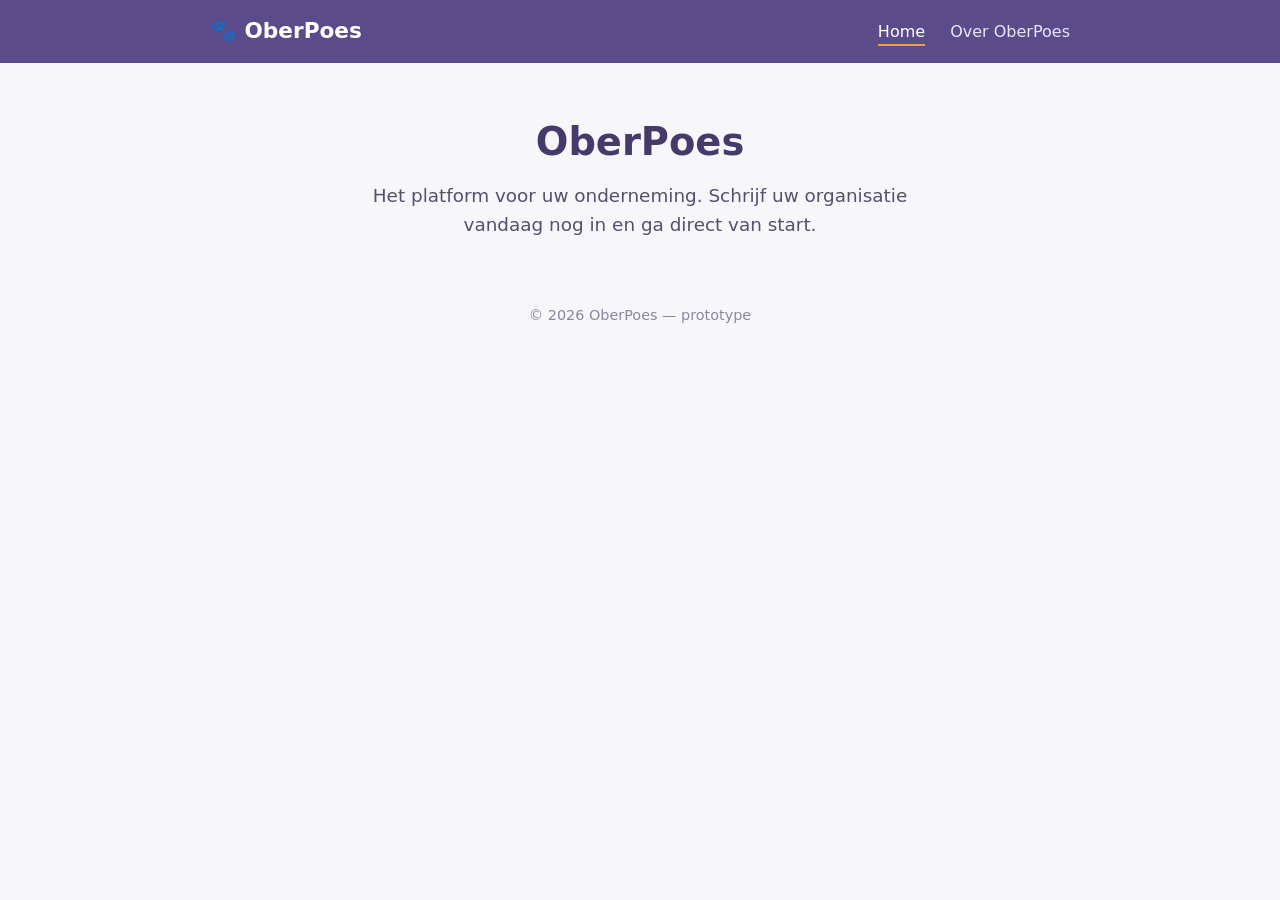
==== index.html @ 10aa8d8b "feat: fundament met huisstijl, landingpage-skelet en Over-pagina Co-Authored-By: Claude Fable 5 <nor" ====
<!DOCTYPE html>
<html lang="nl">
<head>
  <meta charset="utf-8">
  <meta name="viewport" content="width=device-width, initial-scale=1">
  <title>OberPoes — het platform voor uw onderneming</title>
  <link rel="stylesheet" href="css/style.css">
</head>
<body>
  <header class="site-header">
    <div class="container header-inner">
      <a class="logo" href="index.html">🐾 OberPoes</a>
      <nav>
        <a href="index.html" class="actief">Home</a>
        <a href="over.html">Over OberPoes</a>
      </nav>
    </div>
  </header>
  <main class="container">
    <section class="hero">
      <h1>OberPoes</h1>
      <p>Het platform voor uw onderneming. Schrijf uw organisatie vandaag nog in en ga direct van start.</p>
    </section>
    <section id="inschrijf-sectie"></section>
  </main>
  <footer class="site-footer">© 2026 OberPoes — prototype</footer>
</body>
</html>
---- css/style.css ----
:root {
  --paars: #5b4b8a;
  --paars-donker: #453a69;
  --accent: #e8a33d;
  --bg: #f7f6fb;
  --tekst: #2b2b33;
  --rand: #ddd9ea;
  --rood: #c0392b;
  --groen: #1e8e4e;
  --blauw: #2471a3;
  --grijs: #7f8c8d;
}
* { box-sizing: border-box; }
body {
  margin: 0;
  font-family: system-ui, -apple-system, "Segoe UI", sans-serif;
  background: var(--bg);
  color: var(--tekst);
  line-height: 1.6;
}
.container { max-width: 900px; margin: 0 auto; padding: 0 1.25rem; }

/* Header en menu */
.site-header { background: var(--paars); color: #fff; }
.header-inner { display: flex; align-items: center; justify-content: space-between; padding: 0.9rem 1.25rem; }
.logo { color: #fff; text-decoration: none; font-size: 1.35rem; font-weight: 700; }
.site-header nav a {
  color: #e9e5f7; text-decoration: none; margin-left: 1.25rem; padding-bottom: 3px;
}
.site-header nav a.actief, .site-header nav a:hover { color: #fff; border-bottom: 2px solid var(--accent); }

/* Hero */
.hero { text-align: center; padding: 3rem 0 2rem; }
.hero h1 { font-size: 2.4rem; margin: 0 0 0.5rem; color: var(--paars-donker); }
.hero p { font-size: 1.15rem; color: #55506b; max-width: 34rem; margin: 0 auto; }

/* Kaarten en formulieren */
.kaart { background: #fff; border: 1px solid var(--rand); border-radius: 10px; padding: 1.75rem; margin: 1.5rem 0; }
.kaart h2 { margin-top: 0; color: var(--paars-donker); }
.veld { margin-bottom: 1rem; }
.veld label { display: block; font-weight: 600; margin-bottom: 0.25rem; }
.veld input, .veld select {
  width: 100%; padding: 0.55rem 0.7rem; border: 1px solid var(--rand);
  border-radius: 6px; font-size: 1rem; background: #fff;
}
.veld input[readonly] { background: #f0eef8; color: #666; }
.veld input:focus, .veld select:focus { outline: 2px solid var(--paars); border-color: var(--paars); }
.veld .fout { color: var(--rood); font-size: 0.85rem; display: block; min-height: 1.1rem; }
.fout { color: var(--rood); font-size: 0.85rem; display: block; }
.velden-rij { display: flex; gap: 1rem; }
.velden-rij .veld { flex: 1; }

/* Knoppen */
.knop {
  background: var(--paars); color: #fff; border: none; border-radius: 6px;
  padding: 0.65rem 1.4rem; font-size: 1rem; font-weight: 600; cursor: pointer;
  text-decoration: none; display: inline-block;
}
.knop:hover { background: var(--paars-donker); }
.knop-secundair { background: #fff; color: var(--paars); border: 1px solid var(--paars); }
.knop-secundair:hover { background: #f0eef8; }
.knop-gevaar { background: var(--rood); }
.knop-gevaar:hover { background: #96281b; }
.knop-goed { background: var(--groen); }
.knop-goed:hover { background: #166e3c; }
.knop-klein { padding: 0.3rem 0.8rem; font-size: 0.85rem; }

/* Statusbadges */
.badge { display: inline-block; padding: 0.15rem 0.6rem; border-radius: 99px; font-size: 0.8rem; font-weight: 600; color: #fff; }
.badge-aangevraagd { background: var(--blauw); }
.badge-afgewezen { background: var(--rood); }
.badge-actief { background: var(--groen); }
.badge-inactief { background: var(--grijs); }

/* Tabellen */
.tabel { width: 100%; border-collapse: collapse; }
.tabel th, .tabel td { text-align: left; padding: 0.55rem 0.7rem; border-bottom: 1px solid var(--rand); vertical-align: middle; }
.tabel th { background: #f0eef8; color: var(--paars-donker); }
.tabel img { width: 40px; height: 40px; border-radius: 6px; border: 1px solid var(--rand); }
.tabel tr.klikbaar { cursor: pointer; }
.tabel tr.klikbaar:hover { background: #faf9fd; }

/* Hulpklassen */
.verborgen { display: none !important; }
.melding { padding: 0.8rem 1rem; border-radius: 6px; margin: 1rem 0; }
.melding-fout { background: #fdecea; color: var(--rood); border: 1px solid #f5c6c1; }
.melding-info { background: #eaf2fd; color: var(--blauw); border: 1px solid #c1d8f5; }
.melding-goed { background: #e9f7ef; color: var(--groen); border: 1px solid #bfe8d0; }
.demo-code { font-family: monospace; font-size: 1.3rem; background: #f0eef8; padding: 0.2rem 0.6rem; border-radius: 6px; letter-spacing: 2px; }
.tabel .demo-code { font-size: 0.95rem; }
.logo-preview { width: 150px; height: 150px; border: 1px dashed var(--rand); border-radius: 8px; background: #fff; object-fit: contain; }
.site-footer { text-align: center; color: #8a86a0; padding: 2rem 0; font-size: 0.9rem; }
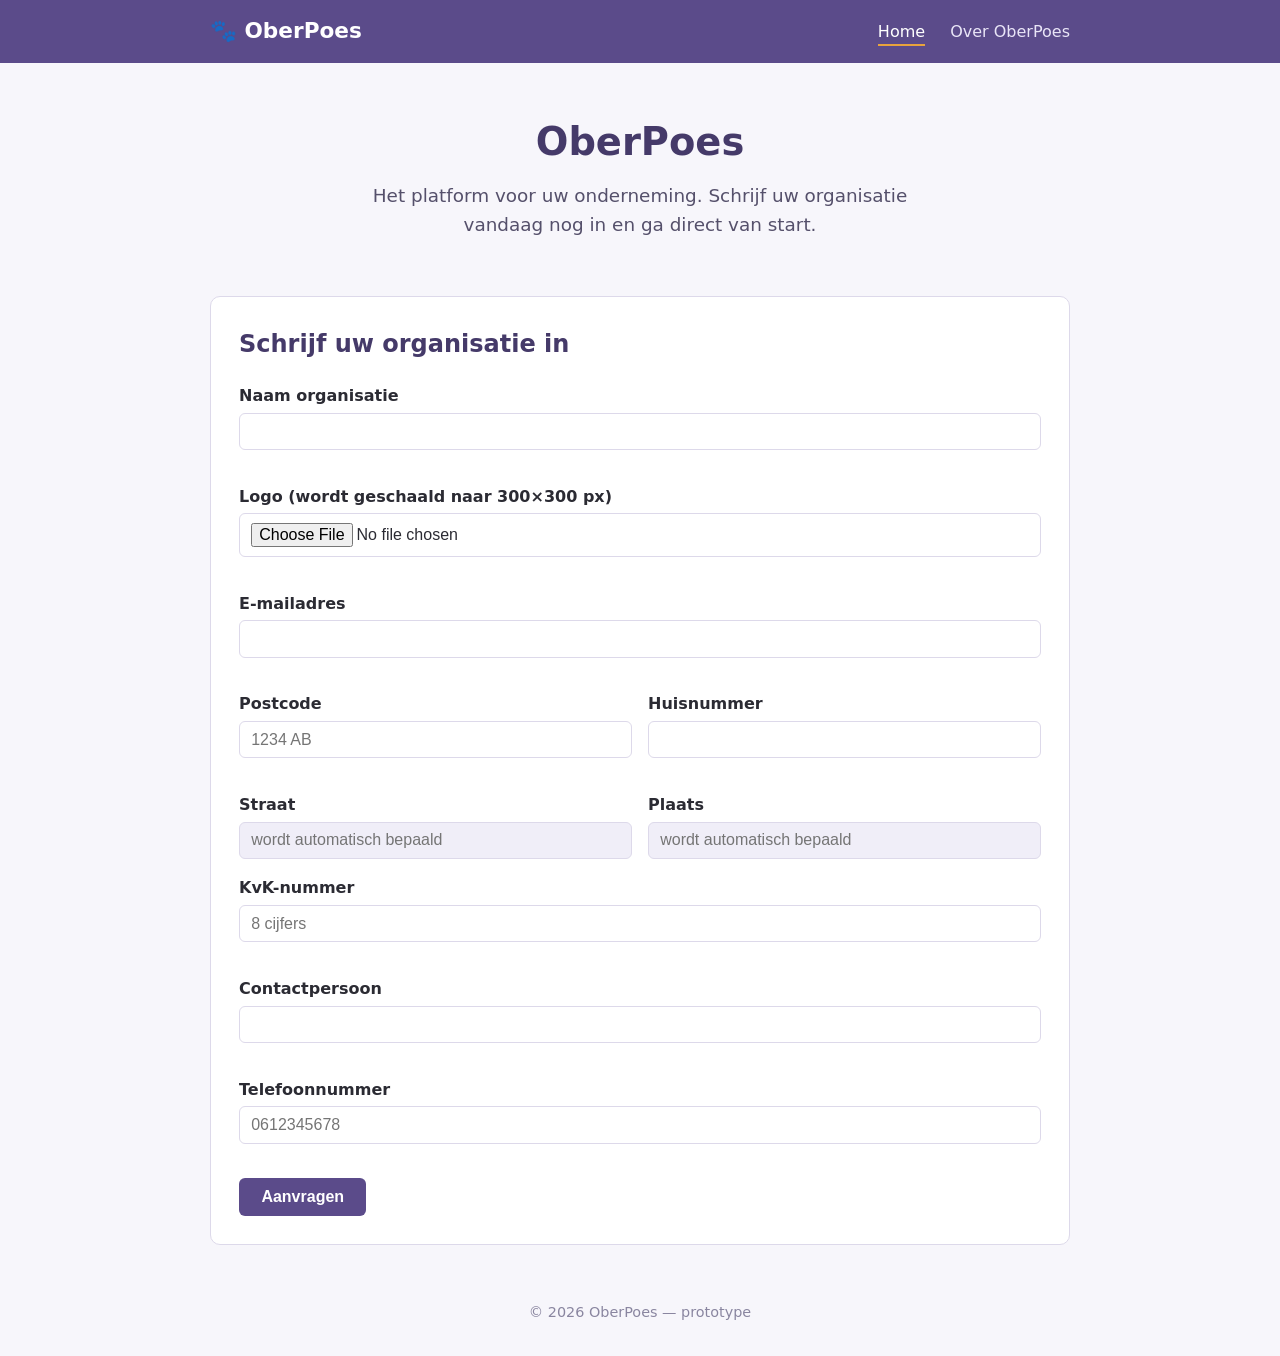
==== commit ede5c012: "feat: inschrijfformulier met validatie, logo-schaling en PDOK-adreslookup Co-Authored-By: Claude Fab" ====
--- a/index.html
+++ b/index.html
@@ -21,8 +21,104 @@
       <h1>OberPoes</h1>
       <p>Het platform voor uw onderneming. Schrijf uw organisatie vandaag nog in en ga direct van start.</p>
     </section>
-    <section id="inschrijf-sectie"></section>
+    <section id="inschrijf-sectie">
+      <!-- Stap 1: formulier -->
+      <div class="kaart" id="stap-formulier">
+        <h2>Schrijf uw organisatie in</h2>
+        <form id="inschrijfformulier" novalidate>
+          <div class="veld">
+            <label for="naam">Naam organisatie</label>
+            <input id="naam" type="text" required>
+            <span class="fout" id="fout-naam"></span>
+          </div>
+          <div class="veld">
+            <label for="logo">Logo (wordt geschaald naar 300×300 px)</label>
+            <input id="logo" type="file" accept="image/*" required>
+            <span class="fout" id="fout-logo"></span>
+            <img id="logo-preview" class="logo-preview verborgen" alt="Logovoorbeeld">
+          </div>
+          <div class="veld">
+            <label for="email">E-mailadres</label>
+            <input id="email" type="email" required>
+            <span class="fout" id="fout-email"></span>
+          </div>
+          <div class="velden-rij">
+            <div class="veld">
+              <label for="postcode">Postcode</label>
+              <input id="postcode" type="text" placeholder="1234 AB" required>
+              <span class="fout" id="fout-postcode"></span>
+            </div>
+            <div class="veld">
+              <label for="huisnummer">Huisnummer</label>
+              <input id="huisnummer" type="text" required>
+              <span class="fout" id="fout-huisnummer"></span>
+            </div>
+          </div>
+          <div class="velden-rij">
+            <div class="veld">
+              <label for="straat">Straat</label>
+              <input id="straat" type="text" readonly placeholder="wordt automatisch bepaald">
+            </div>
+            <div class="veld">
+              <label for="plaats">Plaats</label>
+              <input id="plaats" type="text" readonly placeholder="wordt automatisch bepaald">
+            </div>
+          </div>
+          <span class="fout" id="fout-adres"></span>
+          <div class="veld">
+            <label for="kvk">KvK-nummer</label>
+            <input id="kvk" type="text" placeholder="8 cijfers" required>
+            <span class="fout" id="fout-kvk"></span>
+          </div>
+          <div class="veld">
+            <label for="contactpersoon">Contactpersoon</label>
+            <input id="contactpersoon" type="text" required>
+            <span class="fout" id="fout-contactpersoon"></span>
+          </div>
+          <div class="veld">
+            <label for="telefoon">Telefoonnummer</label>
+            <input id="telefoon" type="tel" placeholder="0612345678" required>
+            <span class="fout" id="fout-telefoon"></span>
+          </div>
+          <button type="submit" class="knop">Aanvragen</button>
+        </form>
+      </div>
+
+      <!-- Stap 2: verificatie -->
+      <div class="kaart verborgen" id="stap-verificatie">
+        <h2>Verifieer uw gegevens</h2>
+        <p>Ter controle hebben wij verificatiecodes verstuurd naar uw e-mailadres en telefoonnummer.</p>
+        <div class="melding melding-info" id="demo-codes"></div>
+        <div class="velden-rij">
+          <div class="veld">
+            <label for="email-code">Code uit e-mail</label>
+            <input id="email-code" type="text" maxlength="6" autocomplete="off">
+            <span class="fout" id="fout-email-code"></span>
+          </div>
+          <div class="veld">
+            <label for="telefoon-code">Code uit sms</label>
+            <input id="telefoon-code" type="text" maxlength="6" autocomplete="off">
+            <span class="fout" id="fout-telefoon-code"></span>
+          </div>
+        </div>
+        <button type="button" class="knop" id="knop-verifieer">Bevestigen</button>
+      </div>
+
+      <!-- Stap 3: bevestiging -->
+      <div class="kaart verborgen" id="stap-klaar">
+        <h2>Aanvraag ontvangen 🎉</h2>
+        <div class="melding melding-goed">
+          Uw aanvraag is geregistreerd en wordt beoordeeld.
+          Uw unieke OberPoes-code is <span class="demo-code" id="tenant-code"></span>.
+          Bewaar deze goed.
+        </div>
+        <a class="knop knop-secundair" href="index.html">Terug naar start</a>
+      </div>
+    </section>
   </main>
   <footer class="site-footer">© 2026 OberPoes — prototype</footer>
+  <script src="js/validatie.js"></script>
+  <script src="js/db.js"></script>
+  <script src="js/public.js"></script>
 </body>
 </html>
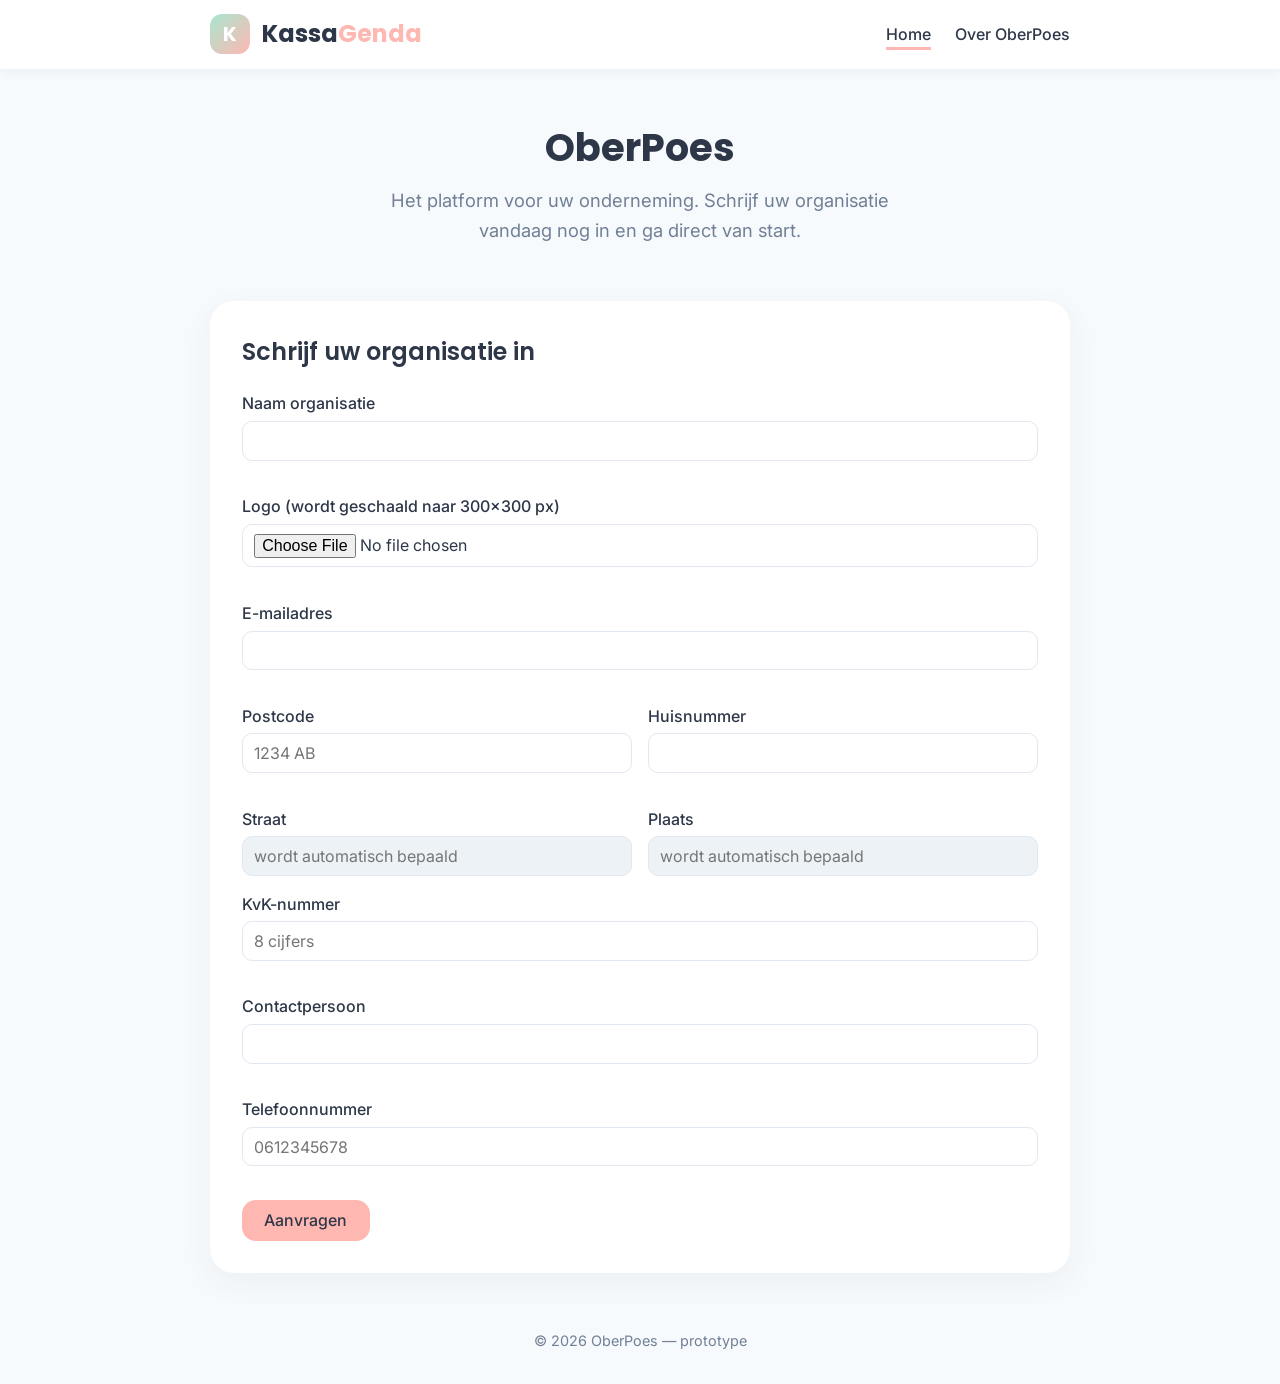
==== commit c8995ea7: "feat: KassaGenda-huisstijl en logo volgens style guide Co-Authored-By: Claude Fable 5 <noreply@anthr" ====
--- a/index.html
+++ b/index.html
@@ -5,13 +5,20 @@
   <meta name="viewport" content="width=device-width, initial-scale=1">
   <title>OberPoes — het platform voor uw onderneming</title>
   <link rel="stylesheet" href="css/style.css">
+  <link rel="icon" href="data:image/svg+xml,%3Csvg xmlns='http://www.w3.org/2000/svg' viewBox='0 0 40 40'%3E%3Cdefs%3E%3ClinearGradient id='g' x1='0' y1='0' x2='1' y2='1'%3E%3Cstop offset='0' stop-color='%23A8E6CF'/%3E%3Cstop offset='1' stop-color='%23FFB7B2'/%3E%3C/linearGradient%3E%3C/defs%3E%3Crect width='40' height='40' rx='12' fill='url(%23g)'/%3E%3Ctext x='20' y='27' font-family='sans-serif' font-size='20' font-weight='bold' fill='white' text-anchor='middle'%3EK%3C/text%3E%3C/svg%3E">
+  <link rel="preconnect" href="https://fonts.googleapis.com">
+  <link rel="preconnect" href="https://fonts.gstatic.com" crossorigin>
+  <link href="https://fonts.googleapis.com/css2?family=Inter:wght@400;500&family=Poppins:wght@600;700&display=swap" rel="stylesheet">
 </head>
 <body>
   <header class="site-header">
     <div class="container header-inner">
-      <a class="logo" href="index.html">🐾 OberPoes</a>
+      <a class="logo" href="index.html">
+        <span class="logo-icon" aria-hidden="true">K</span>
+        <span><span class="logo-kassa">Kassa</span><span class="logo-genda">Genda</span></span>
+      </a>
       <nav>
-        <a href="index.html" class="actief">Home</a>
+        <a href="index.html" class="actief" aria-current="page">Home</a>
         <a href="over.html">Over OberPoes</a>
       </nav>
     </div>
@@ -29,29 +36,29 @@
           <div class="veld">
             <label for="naam">Naam organisatie</label>
             <input id="naam" type="text" required>
-            <span class="fout" id="fout-naam"></span>
+            <span class="fout" aria-live="polite" id="fout-naam"></span>
           </div>
           <div class="veld">
             <label for="logo">Logo (wordt geschaald naar 300×300 px)</label>
             <input id="logo" type="file" accept="image/*" required>
-            <span class="fout" id="fout-logo"></span>
+            <span class="fout" aria-live="polite" id="fout-logo"></span>
             <img id="logo-preview" class="logo-preview verborgen" alt="Logovoorbeeld">
           </div>
           <div class="veld">
             <label for="email">E-mailadres</label>
             <input id="email" type="email" required>
-            <span class="fout" id="fout-email"></span>
+            <span class="fout" aria-live="polite" id="fout-email"></span>
           </div>
           <div class="velden-rij">
             <div class="veld">
               <label for="postcode">Postcode</label>
               <input id="postcode" type="text" placeholder="1234 AB" required>
-              <span class="fout" id="fout-postcode"></span>
+              <span class="fout" aria-live="polite" id="fout-postcode"></span>
             </div>
             <div class="veld">
               <label for="huisnummer">Huisnummer</label>
               <input id="huisnummer" type="text" required>
-              <span class="fout" id="fout-huisnummer"></span>
+              <span class="fout" aria-live="polite" id="fout-huisnummer"></span>
             </div>
           </div>
           <div class="velden-rij">
@@ -64,21 +71,21 @@
               <input id="plaats" type="text" readonly placeholder="wordt automatisch bepaald">
             </div>
           </div>
-          <span class="fout" id="fout-adres"></span>
+          <span class="fout" aria-live="polite" id="fout-adres"></span>
           <div class="veld">
             <label for="kvk">KvK-nummer</label>
             <input id="kvk" type="text" placeholder="8 cijfers" required>
-            <span class="fout" id="fout-kvk"></span>
+            <span class="fout" aria-live="polite" id="fout-kvk"></span>
           </div>
           <div class="veld">
             <label for="contactpersoon">Contactpersoon</label>
             <input id="contactpersoon" type="text" required>
-            <span class="fout" id="fout-contactpersoon"></span>
+            <span class="fout" aria-live="polite" id="fout-contactpersoon"></span>
           </div>
           <div class="veld">
             <label for="telefoon">Telefoonnummer</label>
             <input id="telefoon" type="tel" placeholder="0612345678" required>
-            <span class="fout" id="fout-telefoon"></span>
+            <span class="fout" aria-live="polite" id="fout-telefoon"></span>
           </div>
           <button type="submit" class="knop">Aanvragen</button>
         </form>
@@ -88,17 +95,17 @@
       <div class="kaart verborgen" id="stap-verificatie">
         <h2>Verifieer uw gegevens</h2>
         <p>Ter controle hebben wij verificatiecodes verstuurd naar uw e-mailadres en telefoonnummer.</p>
-        <div class="melding melding-info" id="demo-codes"></div>
+        <div class="melding melding-info" id="demo-codes" role="status"></div>
         <div class="velden-rij">
           <div class="veld">
             <label for="email-code">Code uit e-mail</label>
             <input id="email-code" type="text" maxlength="6" autocomplete="off">
-            <span class="fout" id="fout-email-code"></span>
+            <span class="fout" aria-live="polite" id="fout-email-code"></span>
           </div>
           <div class="veld">
             <label for="telefoon-code">Code uit sms</label>
             <input id="telefoon-code" type="text" maxlength="6" autocomplete="off">
-            <span class="fout" id="fout-telefoon-code"></span>
+            <span class="fout" aria-live="polite" id="fout-telefoon-code"></span>
           </div>
         </div>
         <button type="button" class="knop" id="knop-verifieer">Bevestigen</button>
@@ -118,6 +125,8 @@
   </main>
   <footer class="site-footer">© 2026 OberPoes — prototype</footer>
   <script src="js/validatie.js"></script>
+  <script src="js/adres.js"></script>
+  <script src="js/agenda.js"></script>
   <script src="js/db.js"></script>
   <script src="js/public.js"></script>
 </body>
--- a/css/style.css
+++ b/css/style.css
@@ -1,69 +1,95 @@
 :root {
-  --paars: #5b4b8a;
-  --paars-donker: #453a69;
-  --accent: #e8a33d;
-  --bg: #f7f6fb;
-  --tekst: #2b2b33;
-  --rand: #ddd9ea;
+  --mint: #A8E6CF;
+  --roze: #FFB7B2;
+  --charcoal: #2D3748;
+  --bg: #F7FAFC;
+  --grijstekst: #718096;
+  --rand: #E2E8F0;
   --rood: #c0392b;
   --groen: #1e8e4e;
   --blauw: #2471a3;
   --grijs: #7f8c8d;
+  --font-koppen: 'Poppins', system-ui, sans-serif;
+  --font-body: 'Inter', system-ui, sans-serif;
 }
 * { box-sizing: border-box; }
 body {
   margin: 0;
-  font-family: system-ui, -apple-system, "Segoe UI", sans-serif;
+  font-family: var(--font-body);
   background: var(--bg);
-  color: var(--tekst);
+  color: var(--charcoal);
   line-height: 1.6;
 }
+h1, h2, h3 { font-family: var(--font-koppen); font-weight: 600; }
 .container { max-width: 900px; margin: 0 auto; padding: 0 1.25rem; }
 
 /* Header en menu */
-.site-header { background: var(--paars); color: #fff; }
+.site-header { background: #fff; box-shadow: 0 2px 12px rgba(45, 55, 72, 0.06); }
 .header-inner { display: flex; align-items: center; justify-content: space-between; padding: 0.9rem 1.25rem; }
-.logo { color: #fff; text-decoration: none; font-size: 1.35rem; font-weight: 700; }
+
+/* Logo (style guide) */
+.logo {
+  font-family: var(--font-koppen); font-size: 1.5rem; font-weight: 700;
+  display: flex; align-items: center; gap: 12px;
+  color: var(--charcoal); text-decoration: none;
+}
+.logo-icon {
+  width: 40px; height: 40px; flex: none;
+  background: linear-gradient(135deg, var(--mint), var(--roze));
+  border-radius: 12px;
+  display: flex; justify-content: center; align-items: center;
+  color: #fff; font-size: 20px; font-family: var(--font-koppen); font-weight: 700;
+}
+.logo-kassa { color: var(--charcoal); }
+.logo-genda { color: var(--roze); }
+.logo small { font-size: 0.9rem; color: var(--grijstekst); font-weight: 500; }
+
 .site-header nav a {
-  color: #e9e5f7; text-decoration: none; margin-left: 1.25rem; padding-bottom: 3px;
+  color: var(--charcoal); text-decoration: none; margin-left: 1.25rem;
+  padding-bottom: 3px; font-weight: 500;
 }
-.site-header nav a.actief, .site-header nav a:hover { color: #fff; border-bottom: 2px solid var(--accent); }
+.site-header nav a.actief, .site-header nav a:hover { border-bottom: 3px solid var(--roze); }
 
 /* Hero */
 .hero { text-align: center; padding: 3rem 0 2rem; }
-.hero h1 { font-size: 2.4rem; margin: 0 0 0.5rem; color: var(--paars-donker); }
-.hero p { font-size: 1.15rem; color: #55506b; max-width: 34rem; margin: 0 auto; }
+.hero h1 { font-size: 2.4rem; margin: 0 0 0.5rem; color: var(--charcoal); font-weight: 700; }
+.hero p { font-size: 1.15rem; color: var(--grijstekst); max-width: 34rem; margin: 0 auto; }
 
 /* Kaarten en formulieren */
-.kaart { background: #fff; border: 1px solid var(--rand); border-radius: 10px; padding: 1.75rem; margin: 1.5rem 0; }
-.kaart h2 { margin-top: 0; color: var(--paars-donker); }
+.kaart {
+  background: #fff; border-radius: 24px; padding: 2rem; margin: 1.5rem 0;
+  box-shadow: 0 10px 30px rgba(45, 55, 72, 0.05);
+}
+.kaart h2 { margin-top: 0; color: var(--charcoal); }
 .veld { margin-bottom: 1rem; }
-.veld label { display: block; font-weight: 600; margin-bottom: 0.25rem; }
+.veld label { display: block; font-weight: 500; margin-bottom: 0.25rem; }
 .veld input, .veld select {
   width: 100%; padding: 0.55rem 0.7rem; border: 1px solid var(--rand);
-  border-radius: 6px; font-size: 1rem; background: #fff;
+  border-radius: 10px; font-size: 1rem; background: #fff; font-family: var(--font-body);
 }
-.veld input[readonly] { background: #f0eef8; color: #666; }
-.veld input:focus, .veld select:focus { outline: 2px solid var(--paars); border-color: var(--paars); }
+.veld input[readonly] { background: #EDF2F7; color: var(--grijstekst); }
+.veld input:focus, .veld select:focus { outline: 2px solid var(--charcoal); border-color: var(--charcoal); }
 .veld .fout { color: var(--rood); font-size: 0.85rem; display: block; min-height: 1.1rem; }
 .fout { color: var(--rood); font-size: 0.85rem; display: block; }
 .velden-rij { display: flex; gap: 1rem; }
 .velden-rij .veld { flex: 1; }
 
-/* Knoppen */
+/* Knoppen (style guide: blossom-roze primair) */
 .knop {
-  background: var(--paars); color: #fff; border: none; border-radius: 6px;
-  padding: 0.65rem 1.4rem; font-size: 1rem; font-weight: 600; cursor: pointer;
-  text-decoration: none; display: inline-block;
+  background: var(--roze); color: var(--charcoal); border: none; border-radius: 14px;
+  padding: 0.65rem 1.4rem; font-size: 1rem; font-weight: 500; cursor: pointer;
+  text-decoration: none; display: inline-block; font-family: var(--font-body);
+  transition: transform 0.2s ease, box-shadow 0.2s ease;
 }
-.knop:hover { background: var(--paars-donker); }
-.knop-secundair { background: #fff; color: var(--paars); border: 1px solid var(--paars); }
-.knop-secundair:hover { background: #f0eef8; }
-.knop-gevaar { background: var(--rood); }
-.knop-gevaar:hover { background: #96281b; }
-.knop-goed { background: var(--groen); }
-.knop-goed:hover { background: #166e3c; }
+.knop:hover { transform: translateY(-2px); box-shadow: 0 5px 15px rgba(255, 183, 178, 0.4); }
+.knop-secundair { background: #fff; color: var(--charcoal); border: 1px solid var(--charcoal); }
+.knop-secundair:hover { box-shadow: 0 5px 15px rgba(45, 55, 72, 0.15); }
+.knop-gevaar { background: var(--rood); color: #fff; }
+.knop-gevaar:hover { box-shadow: 0 5px 15px rgba(192, 57, 43, 0.35); }
+.knop-goed { background: var(--groen); color: #fff; }
+.knop-goed:hover { box-shadow: 0 5px 15px rgba(30, 142, 78, 0.35); }
 .knop-klein { padding: 0.3rem 0.8rem; font-size: 0.85rem; }
+.knop:disabled { opacity: 0.4; cursor: not-allowed; transform: none; box-shadow: none; }
 
 /* Statusbadges */
 .badge { display: inline-block; padding: 0.15rem 0.6rem; border-radius: 99px; font-size: 0.8rem; font-weight: 600; color: #fff; }
@@ -75,18 +101,34 @@
 /* Tabellen */
 .tabel { width: 100%; border-collapse: collapse; }
 .tabel th, .tabel td { text-align: left; padding: 0.55rem 0.7rem; border-bottom: 1px solid var(--rand); vertical-align: middle; }
-.tabel th { background: #f0eef8; color: var(--paars-donker); }
-.tabel img { width: 40px; height: 40px; border-radius: 6px; border: 1px solid var(--rand); }
+.tabel th { background: #EDF2F7; color: var(--charcoal); font-family: var(--font-body); font-weight: 600; }
+.tabel img { width: 40px; height: 40px; border-radius: 10px; border: 1px solid var(--rand); }
 .tabel tr.klikbaar { cursor: pointer; }
-.tabel tr.klikbaar:hover { background: #faf9fd; }
+.tabel tr.klikbaar:hover { background: var(--bg); }
+
+/* Dashboard-tegels (style guide dashboard-card) */
+.card-title {
+  font-weight: 500; font-size: 13px; text-transform: uppercase;
+  letter-spacing: 0.5px; color: #4A5568;
+}
+.card-value { font-family: var(--font-koppen); font-size: 24px; font-weight: 700; margin-top: 4px; }
+
+/* Toegankelijkheid */
+.knop:focus-visible, a:focus-visible, input:focus-visible, select:focus-visible {
+  outline: 3px solid var(--charcoal);
+  outline-offset: 2px;
+}
+@media (prefers-reduced-motion: reduce) {
+  * { scroll-behavior: auto !important; transition: none !important; }
+}
 
 /* Hulpklassen */
 .verborgen { display: none !important; }
-.melding { padding: 0.8rem 1rem; border-radius: 6px; margin: 1rem 0; }
-.melding-fout { background: #fdecea; color: var(--rood); border: 1px solid #f5c6c1; }
-.melding-info { background: #eaf2fd; color: var(--blauw); border: 1px solid #c1d8f5; }
-.melding-goed { background: #e9f7ef; color: var(--groen); border: 1px solid #bfe8d0; }
-.demo-code { font-family: monospace; font-size: 1.3rem; background: #f0eef8; padding: 0.2rem 0.6rem; border-radius: 6px; letter-spacing: 2px; }
+.melding { padding: 0.8rem 1rem; border-radius: 12px; margin: 1rem 0; }
+.melding-fout { background: #fdecea; color: var(--rood); border-left: 5px solid var(--rood); }
+.melding-info { background: rgba(168, 230, 207, 0.15); color: var(--charcoal); border-left: 5px solid var(--mint); }
+.melding-goed { background: #e9f7ef; color: var(--groen); border-left: 5px solid var(--groen); }
+.demo-code { font-family: monospace; font-size: 1.3rem; background: #EDF2F7; padding: 0.2rem 0.6rem; border-radius: 8px; letter-spacing: 2px; }
 .tabel .demo-code { font-size: 0.95rem; }
-.logo-preview { width: 150px; height: 150px; border: 1px dashed var(--rand); border-radius: 8px; background: #fff; object-fit: contain; }
-.site-footer { text-align: center; color: #8a86a0; padding: 2rem 0; font-size: 0.9rem; }
+.logo-preview { width: 150px; height: 150px; border: 1px dashed var(--rand); border-radius: 12px; background: #fff; object-fit: contain; }
+.site-footer { text-align: center; color: var(--grijstekst); padding: 2rem 0; font-size: 0.9rem; }
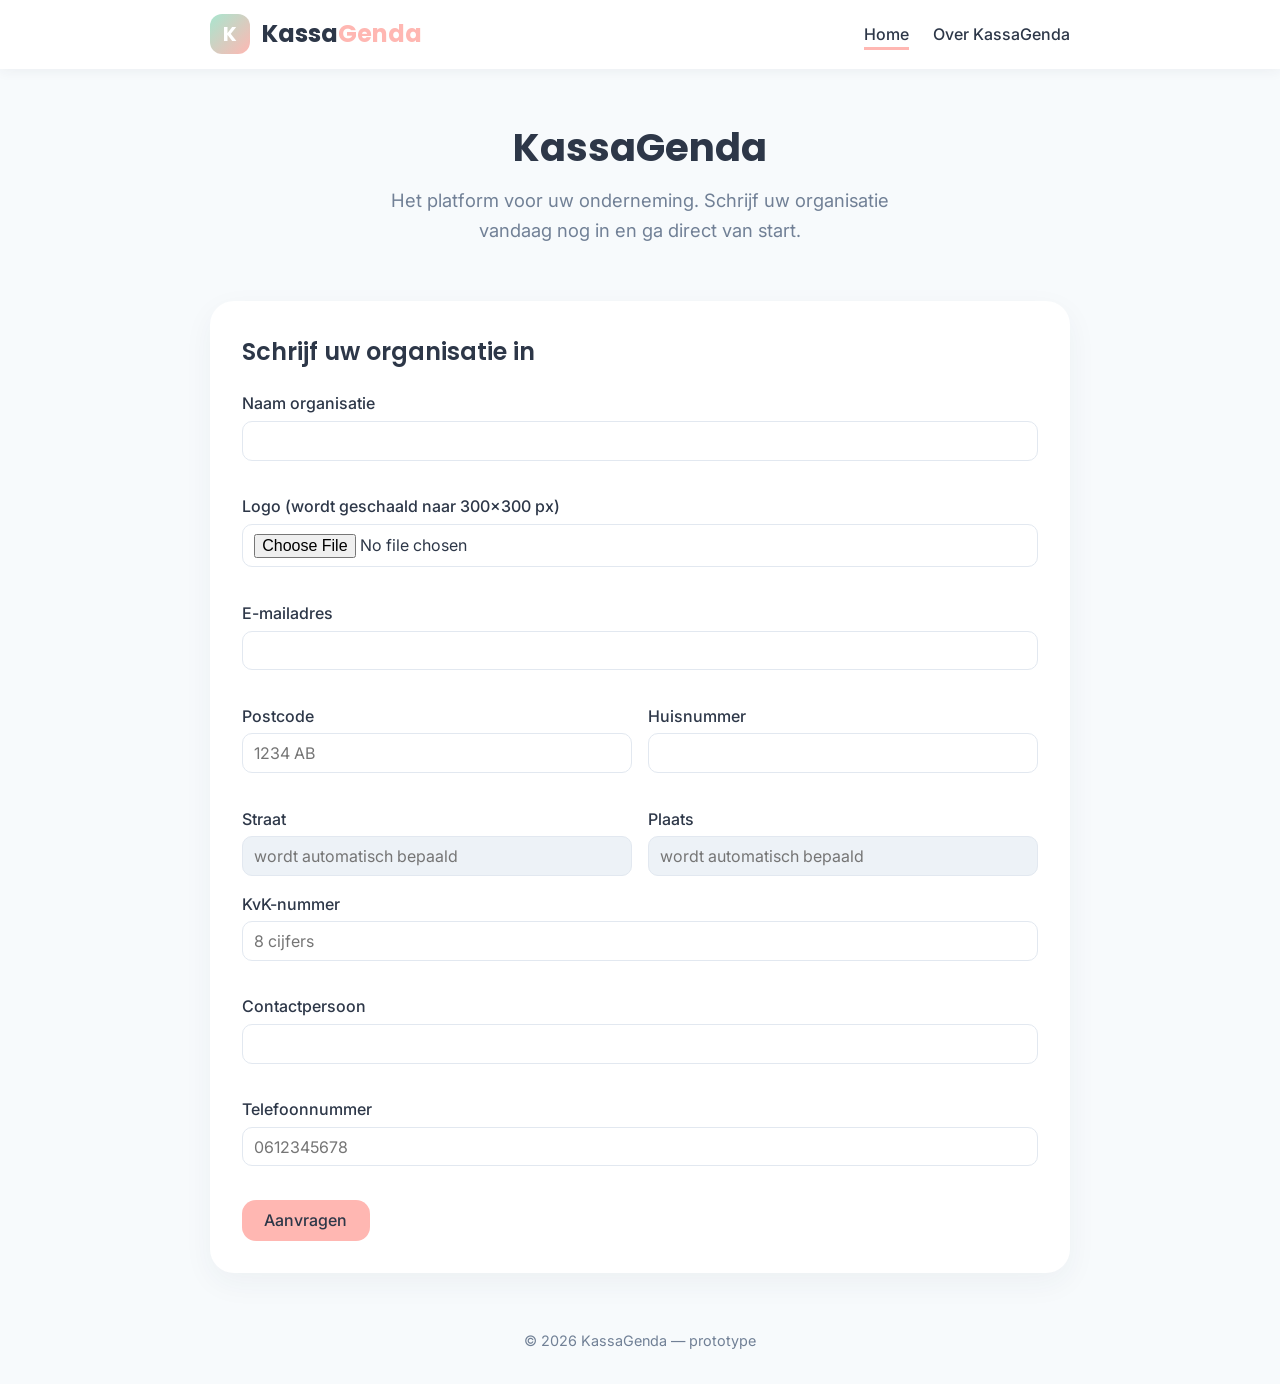
==== commit 9401e9d7: "feat: tekstuele rebrand naar KassaGenda Co-Authored-By: Claude Fable 5 <noreply@anthropic.com>" ====
--- a/index.html
+++ b/index.html
@@ -3,7 +3,7 @@
 <head>
   <meta charset="utf-8">
   <meta name="viewport" content="width=device-width, initial-scale=1">
-  <title>OberPoes — het platform voor uw onderneming</title>
+  <title>KassaGenda — het platform voor uw onderneming</title>
   <link rel="stylesheet" href="css/style.css">
   <link rel="icon" href="data:image/svg+xml,%3Csvg xmlns='http://www.w3.org/2000/svg' viewBox='0 0 40 40'%3E%3Cdefs%3E%3ClinearGradient id='g' x1='0' y1='0' x2='1' y2='1'%3E%3Cstop offset='0' stop-color='%23A8E6CF'/%3E%3Cstop offset='1' stop-color='%23FFB7B2'/%3E%3C/linearGradient%3E%3C/defs%3E%3Crect width='40' height='40' rx='12' fill='url(%23g)'/%3E%3Ctext x='20' y='27' font-family='sans-serif' font-size='20' font-weight='bold' fill='white' text-anchor='middle'%3EK%3C/text%3E%3C/svg%3E">
   <link rel="preconnect" href="https://fonts.googleapis.com">
@@ -19,13 +19,13 @@
       </a>
       <nav>
         <a href="index.html" class="actief" aria-current="page">Home</a>
-        <a href="over.html">Over OberPoes</a>
+        <a href="over.html">Over KassaGenda</a>
       </nav>
     </div>
   </header>
   <main class="container">
     <section class="hero">
-      <h1>OberPoes</h1>
+      <h1>KassaGenda</h1>
       <p>Het platform voor uw onderneming. Schrijf uw organisatie vandaag nog in en ga direct van start.</p>
     </section>
     <section id="inschrijf-sectie">
@@ -116,14 +116,14 @@
         <h2>Aanvraag ontvangen 🎉</h2>
         <div class="melding melding-goed">
           Uw aanvraag is geregistreerd en wordt beoordeeld.
-          Uw unieke OberPoes-code is <span class="demo-code" id="tenant-code"></span>.
+          Uw unieke KassaGenda-code is <span class="demo-code" id="tenant-code"></span>.
           Bewaar deze goed.
         </div>
         <a class="knop knop-secundair" href="index.html">Terug naar start</a>
       </div>
     </section>
   </main>
-  <footer class="site-footer">© 2026 OberPoes — prototype</footer>
+  <footer class="site-footer">© 2026 KassaGenda — prototype</footer>
   <script src="js/validatie.js"></script>
   <script src="js/adres.js"></script>
   <script src="js/agenda.js"></script>
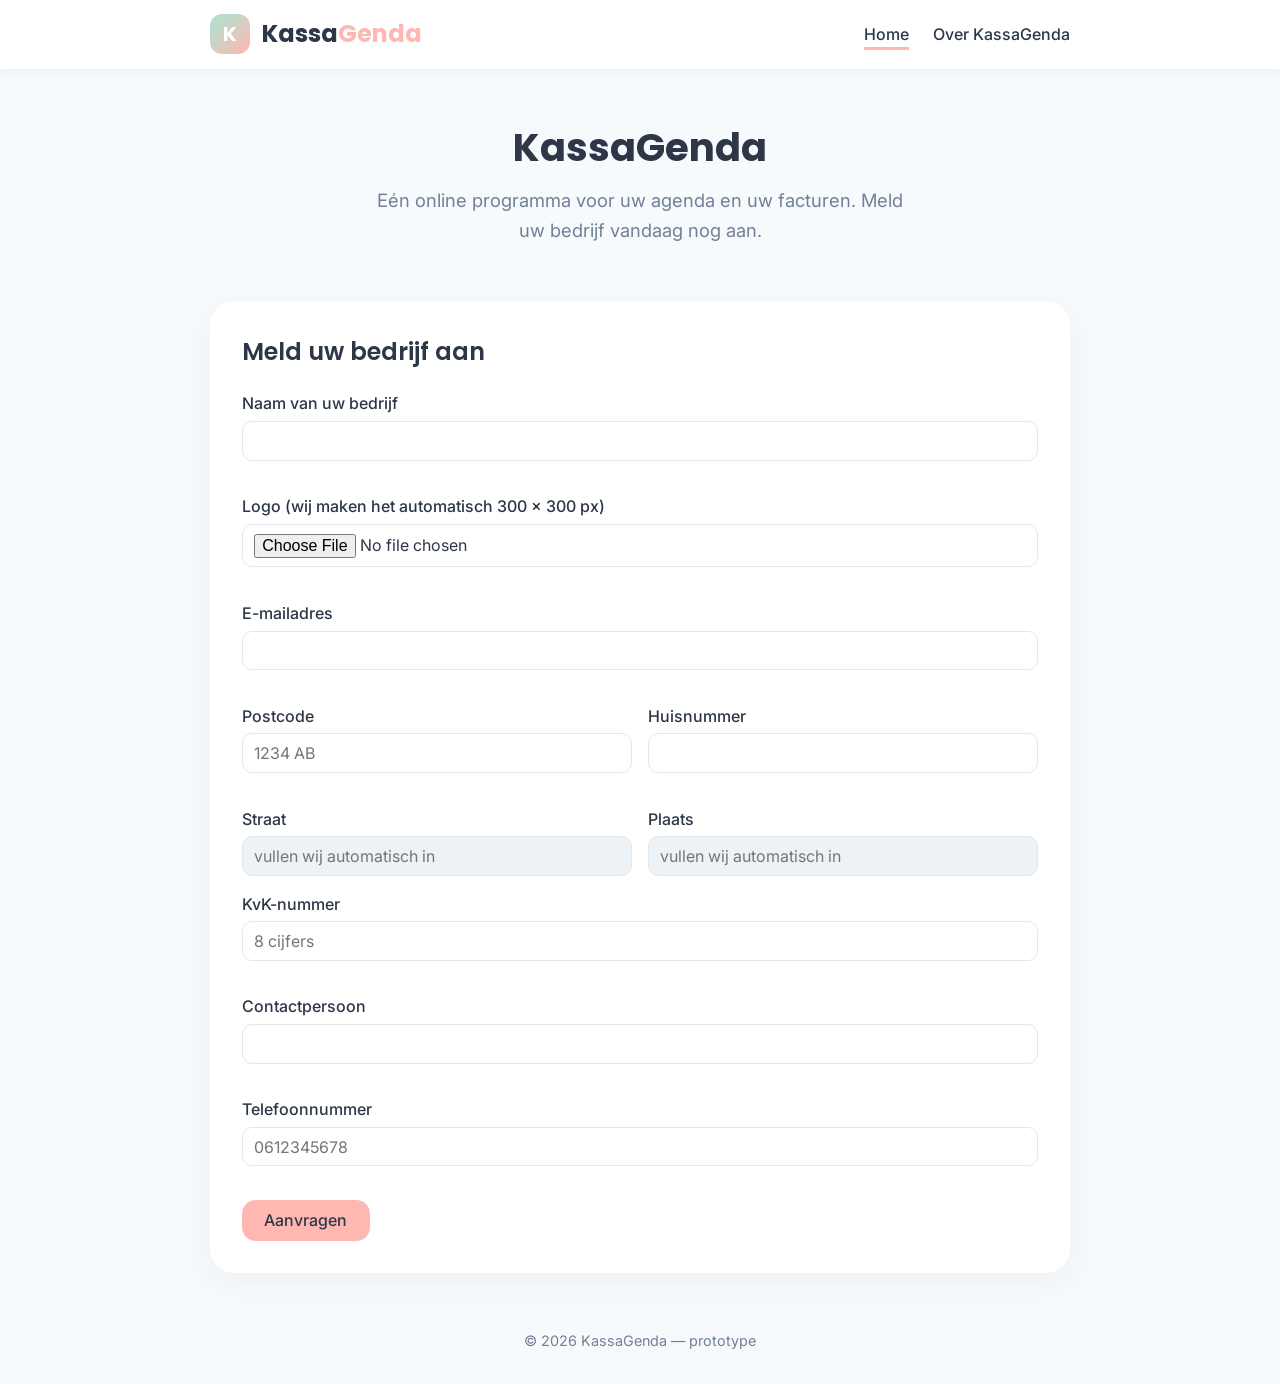
==== commit 9c567756: "docs: klantteksten en standaardmails herschreven in B1-Nederlands Co-Authored-By: Claude Fable 5 <no" ====
--- a/index.html
+++ b/index.html
@@ -26,20 +26,20 @@
   <main class="container">
     <section class="hero">
       <h1>KassaGenda</h1>
-      <p>Het platform voor uw onderneming. Schrijf uw organisatie vandaag nog in en ga direct van start.</p>
+      <p>Eén online programma voor uw agenda en uw facturen. Meld uw bedrijf vandaag nog aan.</p>
     </section>
     <section id="inschrijf-sectie">
       <!-- Stap 1: formulier -->
       <div class="kaart" id="stap-formulier">
-        <h2>Schrijf uw organisatie in</h2>
+        <h2>Meld uw bedrijf aan</h2>
         <form id="inschrijfformulier" novalidate>
           <div class="veld">
-            <label for="naam">Naam organisatie</label>
+            <label for="naam">Naam van uw bedrijf</label>
             <input id="naam" type="text" required>
             <span class="fout" aria-live="polite" id="fout-naam"></span>
           </div>
           <div class="veld">
-            <label for="logo">Logo (wordt geschaald naar 300×300 px)</label>
+            <label for="logo">Logo (wij maken het automatisch 300 × 300 px)</label>
             <input id="logo" type="file" accept="image/*" required>
             <span class="fout" aria-live="polite" id="fout-logo"></span>
             <img id="logo-preview" class="logo-preview verborgen" alt="Logovoorbeeld">
@@ -64,11 +64,11 @@
           <div class="velden-rij">
             <div class="veld">
               <label for="straat">Straat</label>
-              <input id="straat" type="text" readonly placeholder="wordt automatisch bepaald">
+              <input id="straat" type="text" readonly placeholder="vullen wij automatisch in">
             </div>
             <div class="veld">
               <label for="plaats">Plaats</label>
-              <input id="plaats" type="text" readonly placeholder="wordt automatisch bepaald">
+              <input id="plaats" type="text" readonly placeholder="vullen wij automatisch in">
             </div>
           </div>
           <span class="fout" aria-live="polite" id="fout-adres"></span>
@@ -94,7 +94,7 @@
       <!-- Stap 2: verificatie -->
       <div class="kaart verborgen" id="stap-verificatie">
         <h2>Verifieer uw gegevens</h2>
-        <p>Ter controle hebben wij verificatiecodes verstuurd naar uw e-mailadres en telefoonnummer.</p>
+        <p>Wij hebben twee codes gestuurd: één naar uw e-mail en één naar uw telefoon. Vul de codes hieronder in.</p>
         <div class="melding melding-info" id="demo-codes" role="status"></div>
         <div class="velden-rij">
           <div class="veld">
@@ -115,9 +115,9 @@
       <div class="kaart verborgen" id="stap-klaar">
         <h2>Aanvraag ontvangen 🎉</h2>
         <div class="melding melding-goed">
-          Uw aanvraag is geregistreerd en wordt beoordeeld.
+          Wij hebben uw aanvraag ontvangen en gaan deze bekijken.
           Uw unieke KassaGenda-code is <span class="demo-code" id="tenant-code"></span>.
-          Bewaar deze goed.
+          Bewaar deze code goed.
         </div>
         <a class="knop knop-secundair" href="index.html">Terug naar start</a>
       </div>
--- a/css/style.css
+++ b/css/style.css
@@ -67,6 +67,11 @@
   width: 100%; padding: 0.55rem 0.7rem; border: 1px solid var(--rand);
   border-radius: 10px; font-size: 1rem; background: #fff; font-family: var(--font-body);
 }
+.veld textarea {
+  width: 100%; padding: 0.55rem 0.7rem; border: 1px solid var(--rand);
+  border-radius: 10px; font-size: 1rem; background: #fff; font-family: var(--font-body);
+}
+.veld textarea:focus { outline: 2px solid var(--charcoal); border-color: var(--charcoal); }
 .veld input[readonly] { background: #EDF2F7; color: var(--grijstekst); }
 .veld input:focus, .veld select:focus { outline: 2px solid var(--charcoal); border-color: var(--charcoal); }
 .veld .fout { color: var(--rood); font-size: 0.85rem; display: block; min-height: 1.1rem; }
